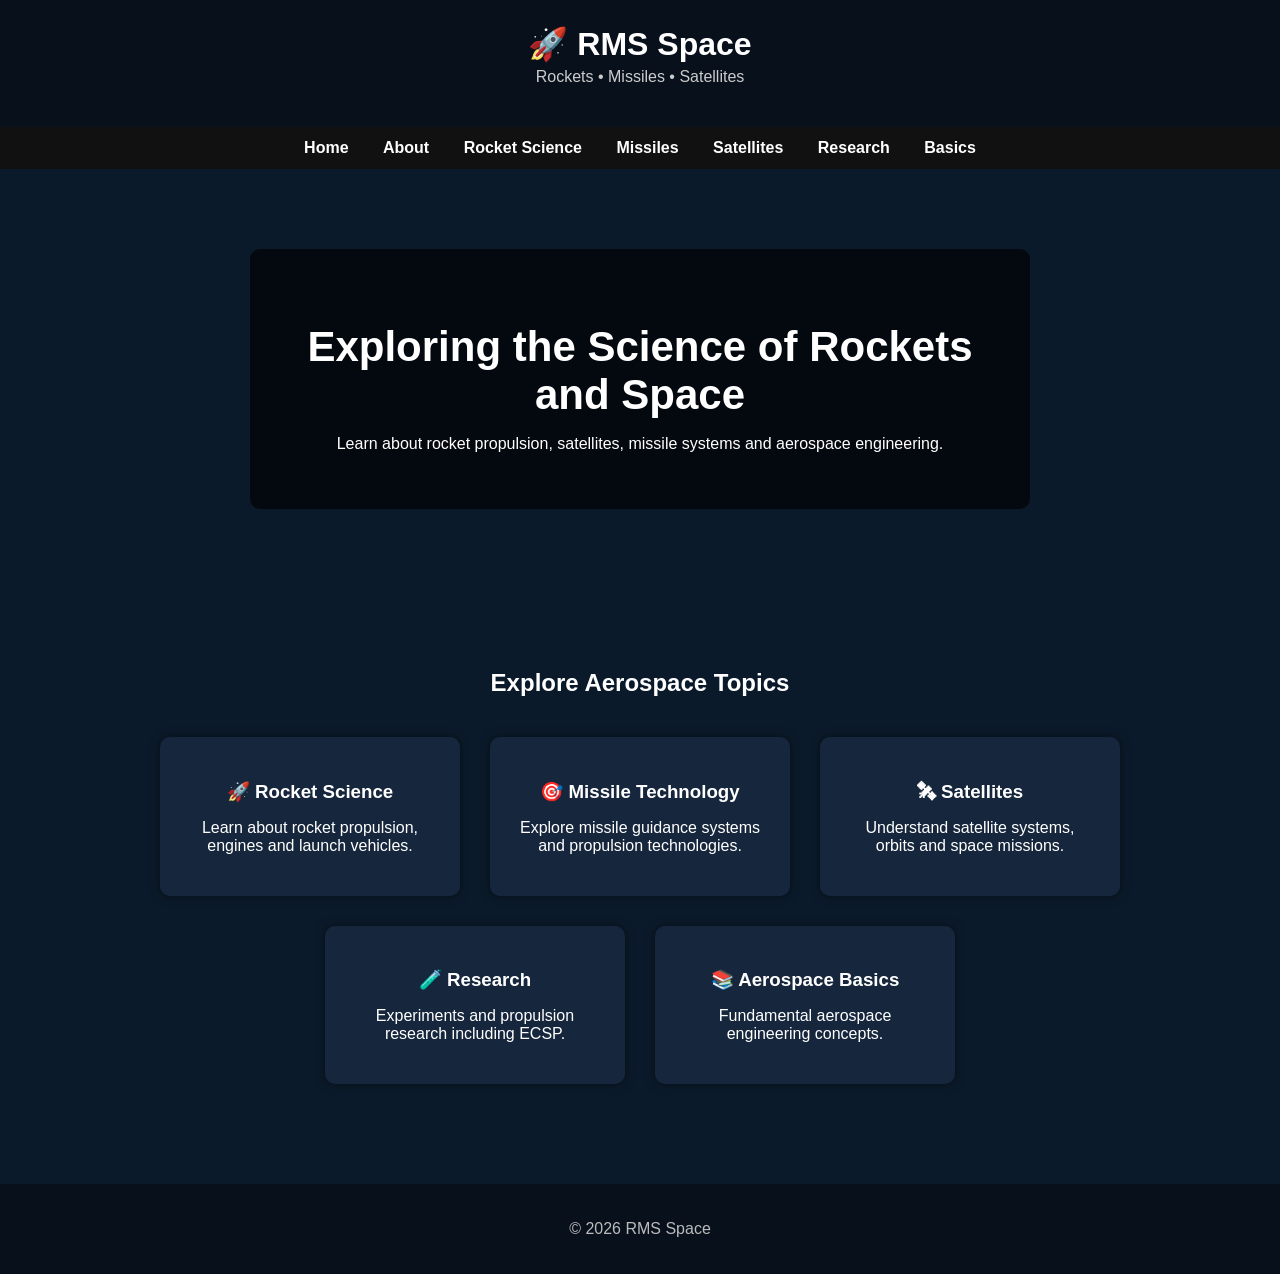
==== index.html @ aa5d6491 "Add files via upload" ====
<!DOCTYPE html>
<html>

<head>
<title>RMS Space | Rockets • Missiles • Satellites</title>
<link rel="stylesheet" href="style.css">
</head>

<body>

<header>
<div class="logo">
<h1>🚀 RMS Space</h1>
<p>Rockets • Missiles • Satellites</p>
</div>
</header>

<nav>
<a href="index.html">Home</a>
<a href="about.html">About</a>
<a href="rocket-science.html">Rocket Science</a>
<a href="missiles.html">Missiles</a>
<a href="satellites.html">Satellites</a>
<a href="research.html">Research</a>
<a href="basics.html">Basics</a>
</nav>

<section class="hero">
<div class="hero-text">
<h2>Exploring the Science of Rockets and Space</h2>
<p>Learn about rocket propulsion, satellites, missile systems and aerospace engineering.</p>
</div>
</section>

<section class="topics">

<h2>Explore Aerospace Topics</h2>

<div class="topic-container">

<div class="topic-card">
<h3>🚀 Rocket Science</h3>
<p>Learn about rocket propulsion, engines and launch vehicles.</p>
</div>

<div class="topic-card">
<h3>🎯 Missile Technology</h3>
<p>Explore missile guidance systems and propulsion technologies.</p>
</div>

<div class="topic-card">
<h3>🛰 Satellites</h3>
<p>Understand satellite systems, orbits and space missions.</p>
</div>

<div class="topic-card">
<h3>🧪 Research</h3>
<p>Experiments and propulsion research including ECSP.</p>
</div>

<div class="topic-card">
<h3>📚 Aerospace Basics</h3>
<p>Fundamental aerospace engineering concepts.</p>
</div>

</div>

</section>

<footer>
<p>© 2026 RMS Space</p>
</footer>

</body>
</html>
---- style.css ----
body{
font-family: Arial, Helvetica, sans-serif;
margin:0;
background:#0b1a2a;
color:white;
}

/* HEADER */

header{
background:#08101c;
text-align:center;
padding:25px;
}

header h1{
margin:0;
font-size:32px;
}

header p{
margin-top:5px;
color:#ccc;
}

/* NAVIGATION */

nav{
background:#111;
text-align:center;
padding:12px;
}

nav a{
color:white;
margin:15px;
text-decoration:none;
font-weight:bold;
transition:0.3s;
}

nav a:hover{
color:#4db8ff;
}

/* HERO SECTION */

.hero{
background-image:url("https://images.unsplash.com/photo-1446776653964-20c1d3a81b06");
background-size:cover;
background-position:center;
height:420px;
display:flex;
align-items:center;
justify-content:center;
text-align:center;
}

.hero-text{
background:rgba(0,0,0,0.65);
padding:40px;
border-radius:10px;
max-width:700px;
}

.hero h2{
font-size:42px;
margin-bottom:10px;
}

/* TOPIC SECTION */

.topics{
padding:60px 20px;
text-align:center;
}

.topics h2{
margin-bottom:40px;
}

/* TOPIC CARDS */

.topic-container{
display:flex;
justify-content:center;
flex-wrap:wrap;
gap:30px;
}

.topic-card{
background:#16263c;
width:250px;
padding:25px;
border-radius:10px;
box-shadow:0 0 10px rgba(0,0,0,0.5);
transition:0.3s;
}

.topic-card:hover{
transform:scale(1.05);
background:#1e3555;
}

.topic-card h3{
margin-bottom:10px;
}

/* FOOTER */

footer{
background:#08101c;
text-align:center;
padding:20px;
margin-top:40px;
color:#bbb;
}
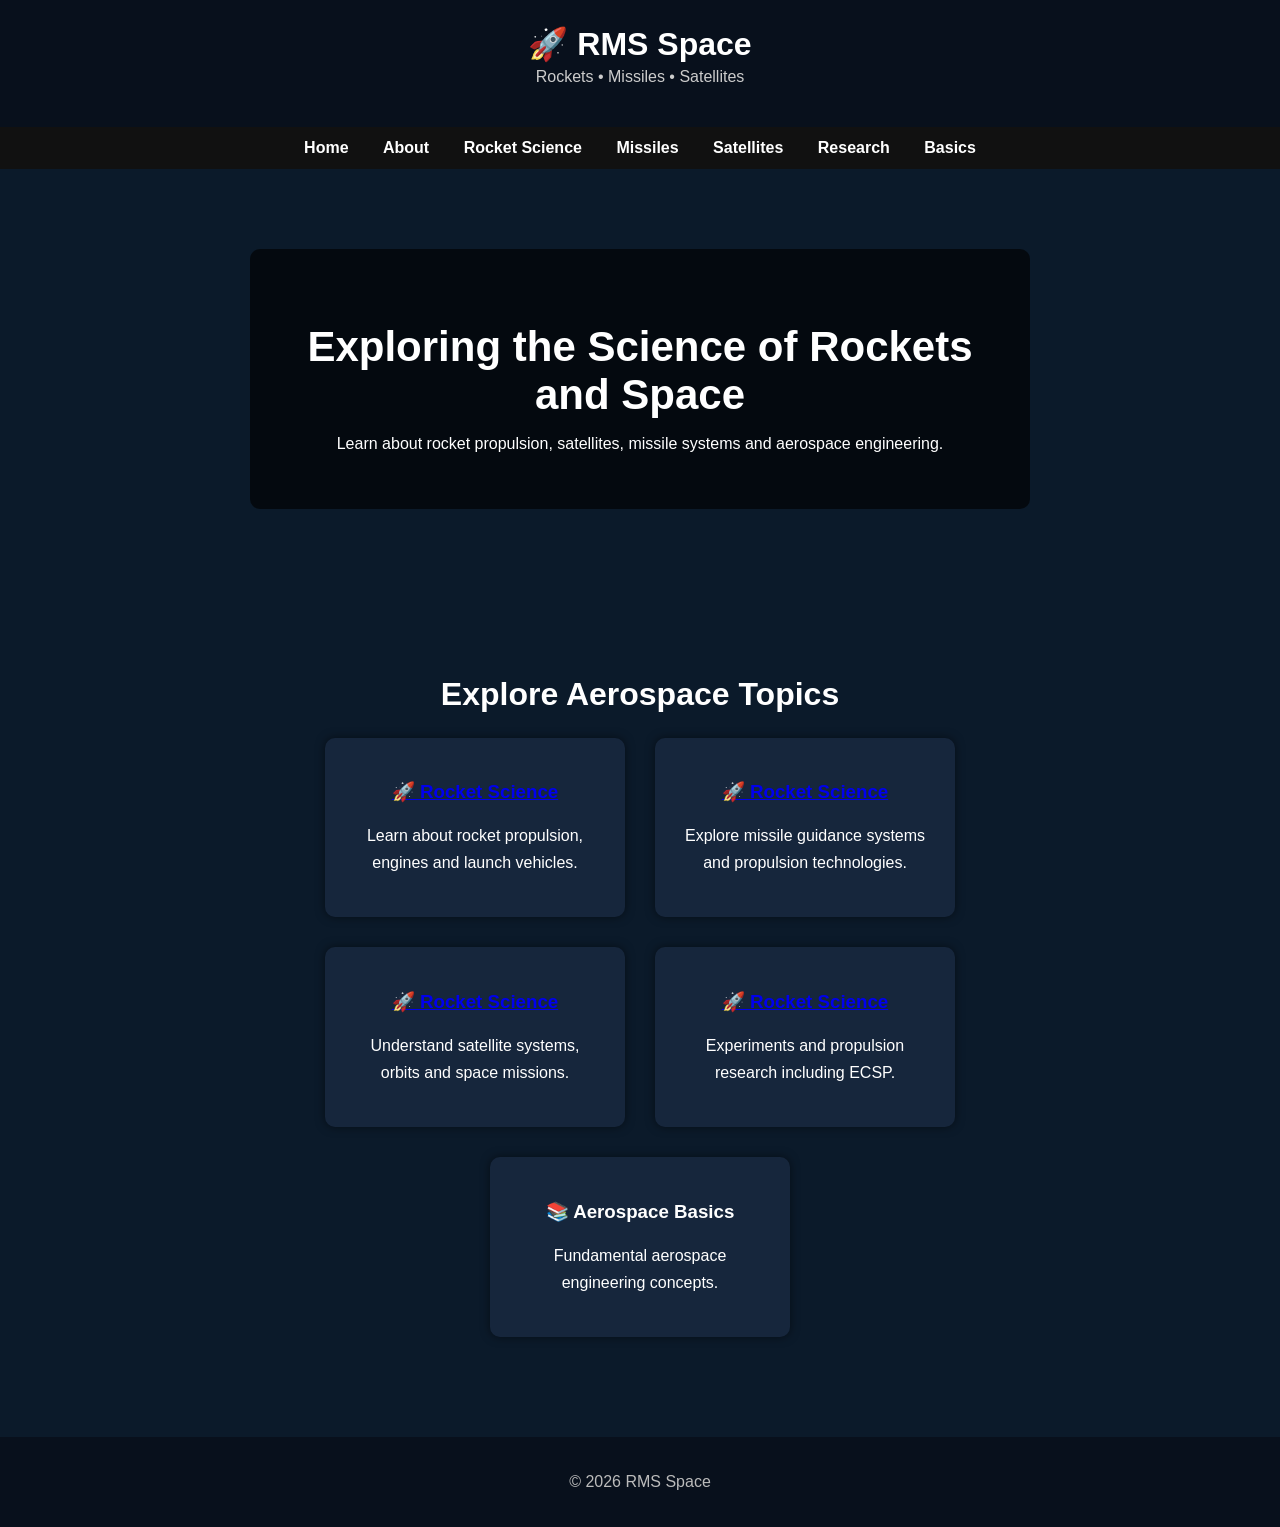
==== commit ca71ec3f: "Add files via upload" ====
--- a/index.html
+++ b/index.html
@@ -39,22 +39,22 @@
 <div class="topic-container">
 
 <div class="topic-card">
-<h3>🚀 Rocket Science</h3>
+<h3><a href="rocket-science.html">🚀 Rocket Science</a></h3>
 <p>Learn about rocket propulsion, engines and launch vehicles.</p>
 </div>
 
 <div class="topic-card">
-<h3>🎯 Missile Technology</h3>
+<h3><a href="missiles.html">🚀 Rocket Science</a></h3>
 <p>Explore missile guidance systems and propulsion technologies.</p>
 </div>
 
 <div class="topic-card">
-<h3>🛰 Satellites</h3>
+<h3><a href="satellites.html">🚀 Rocket Science</a></h3>
 <p>Understand satellite systems, orbits and space missions.</p>
 </div>
 
 <div class="topic-card">
-<h3>🧪 Research</h3>
+<h3><a href="research.html">🚀 Rocket Science</a></h3>
 <p>Experiments and propulsion research including ECSP.</p>
 </div>
 
--- a/style.css
+++ b/style.css
@@ -68,15 +68,36 @@
 margin-bottom:10px;
 }
 
-/* TOPIC SECTION */
+/* PAGE CONTENT */
 
+.content,
 .topics{
+max-width:900px;
+margin:auto;
 padding:60px 20px;
 text-align:center;
 }
 
+.content h2,
 .topics h2{
-margin-bottom:40px;
+margin-bottom:25px;
+font-size:32px;
+}
+
+.content p,
+.topics p{
+line-height:1.7;
+}
+
+/* LIST FIX */
+
+ul{
+list-style-position:inside;
+padding:0;
+}
+
+ul li{
+margin:8px 0;
 }
 
 /* TOPIC CARDS */
@@ -102,10 +123,6 @@
 background:#1e3555;
 }
 
-.topic-card h3{
-margin-bottom:10px;
-}
-
 /* FOOTER */
 
 footer{
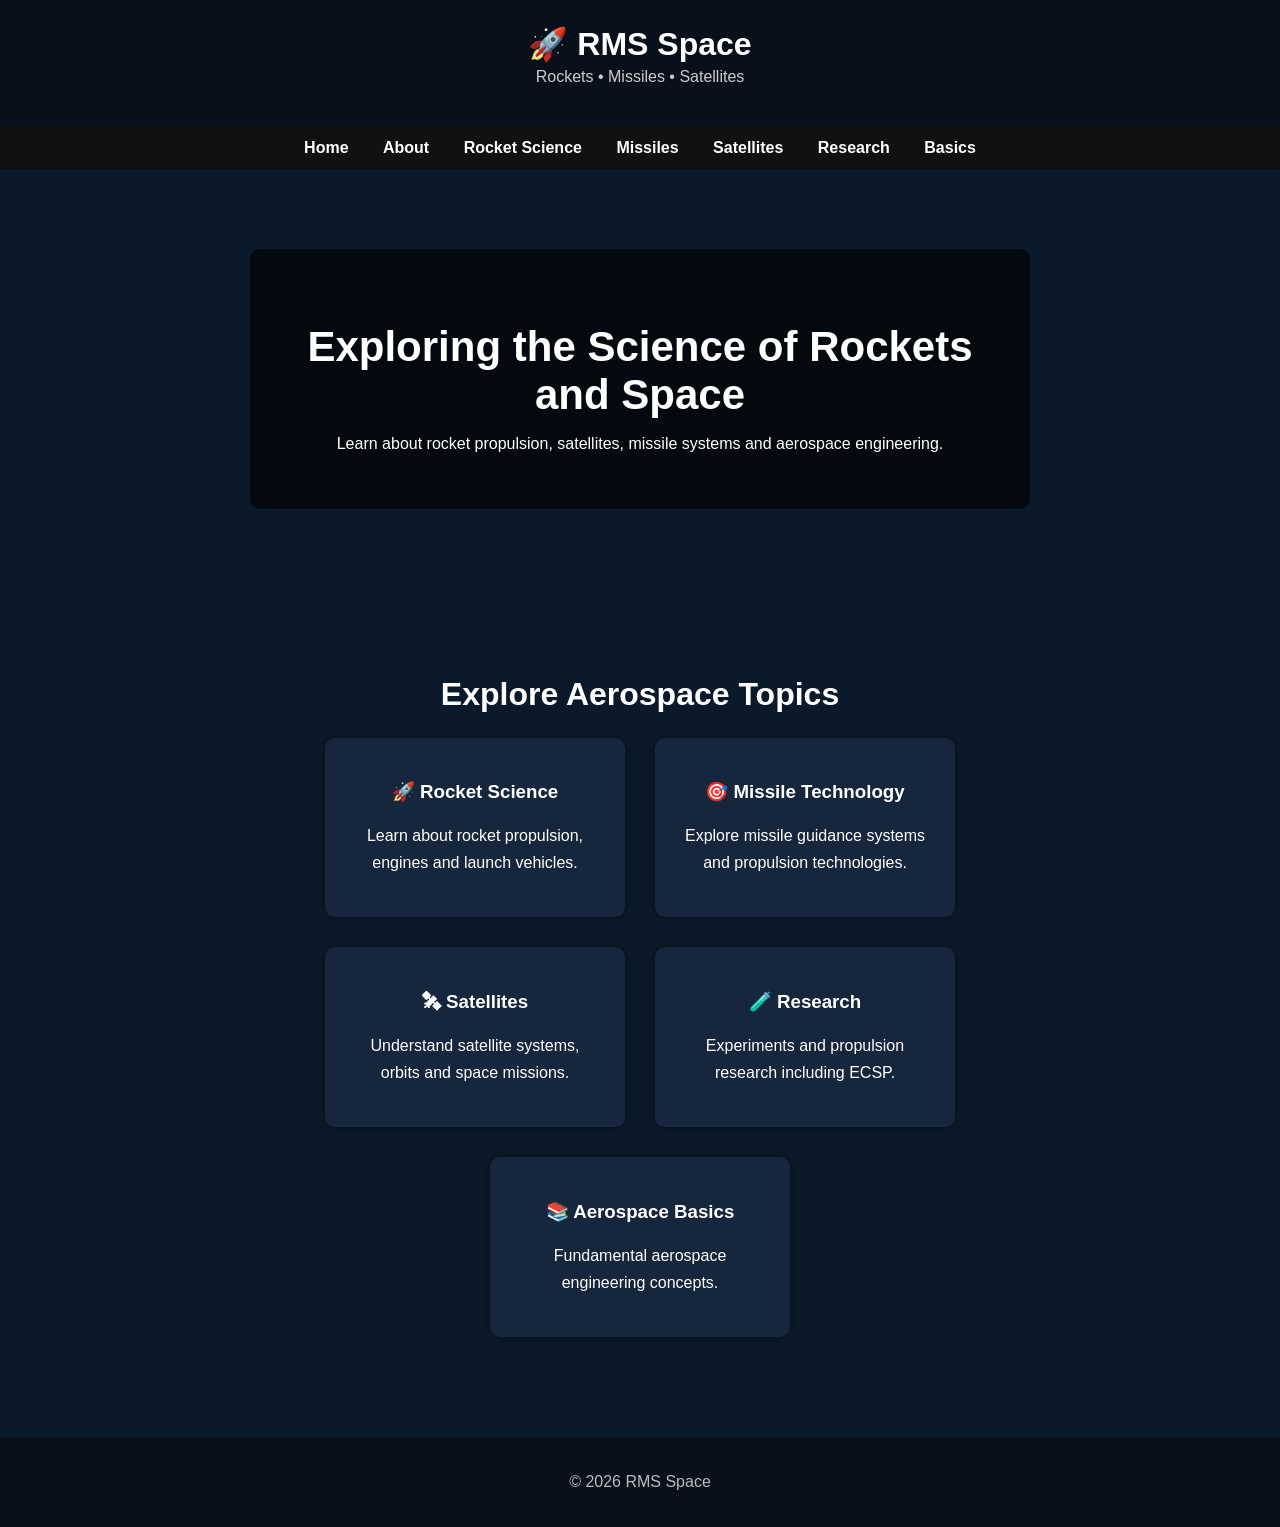
==== commit 33888cfd: "Add files via upload" ====
--- a/index.html
+++ b/index.html
@@ -44,22 +44,22 @@
 </div>
 
 <div class="topic-card">
-<h3><a href="missiles.html">🚀 Rocket Science</a></h3>
+<h3><a href="missiles.html">🎯 Missile Technology</a></h3>
 <p>Explore missile guidance systems and propulsion technologies.</p>
 </div>
 
 <div class="topic-card">
-<h3><a href="satellites.html">🚀 Rocket Science</a></h3>
+<h3><a href="satellites.html">🛰 Satellites</a></h3>
 <p>Understand satellite systems, orbits and space missions.</p>
 </div>
 
 <div class="topic-card">
-<h3><a href="research.html">🚀 Rocket Science</a></h3>
+<h3><a href="research.html">🧪 Research</a></h3>
 <p>Experiments and propulsion research including ECSP.</p>
 </div>
 
 <div class="topic-card">
-<h3>📚 Aerospace Basics</h3>
+<h3><a href="basics.html">📚 Aerospace Basics</a></h3>
 <p>Fundamental aerospace engineering concepts.</p>
 </div>
 
--- a/style.css
+++ b/style.css
@@ -131,4 +131,13 @@
 padding:20px;
 margin-top:40px;
 color:#bbb;
+}
+
+.topic-card a{
+color:white;
+text-decoration:none;
+}
+
+.topic-card a:hover{
+color:#4db8ff;
 }
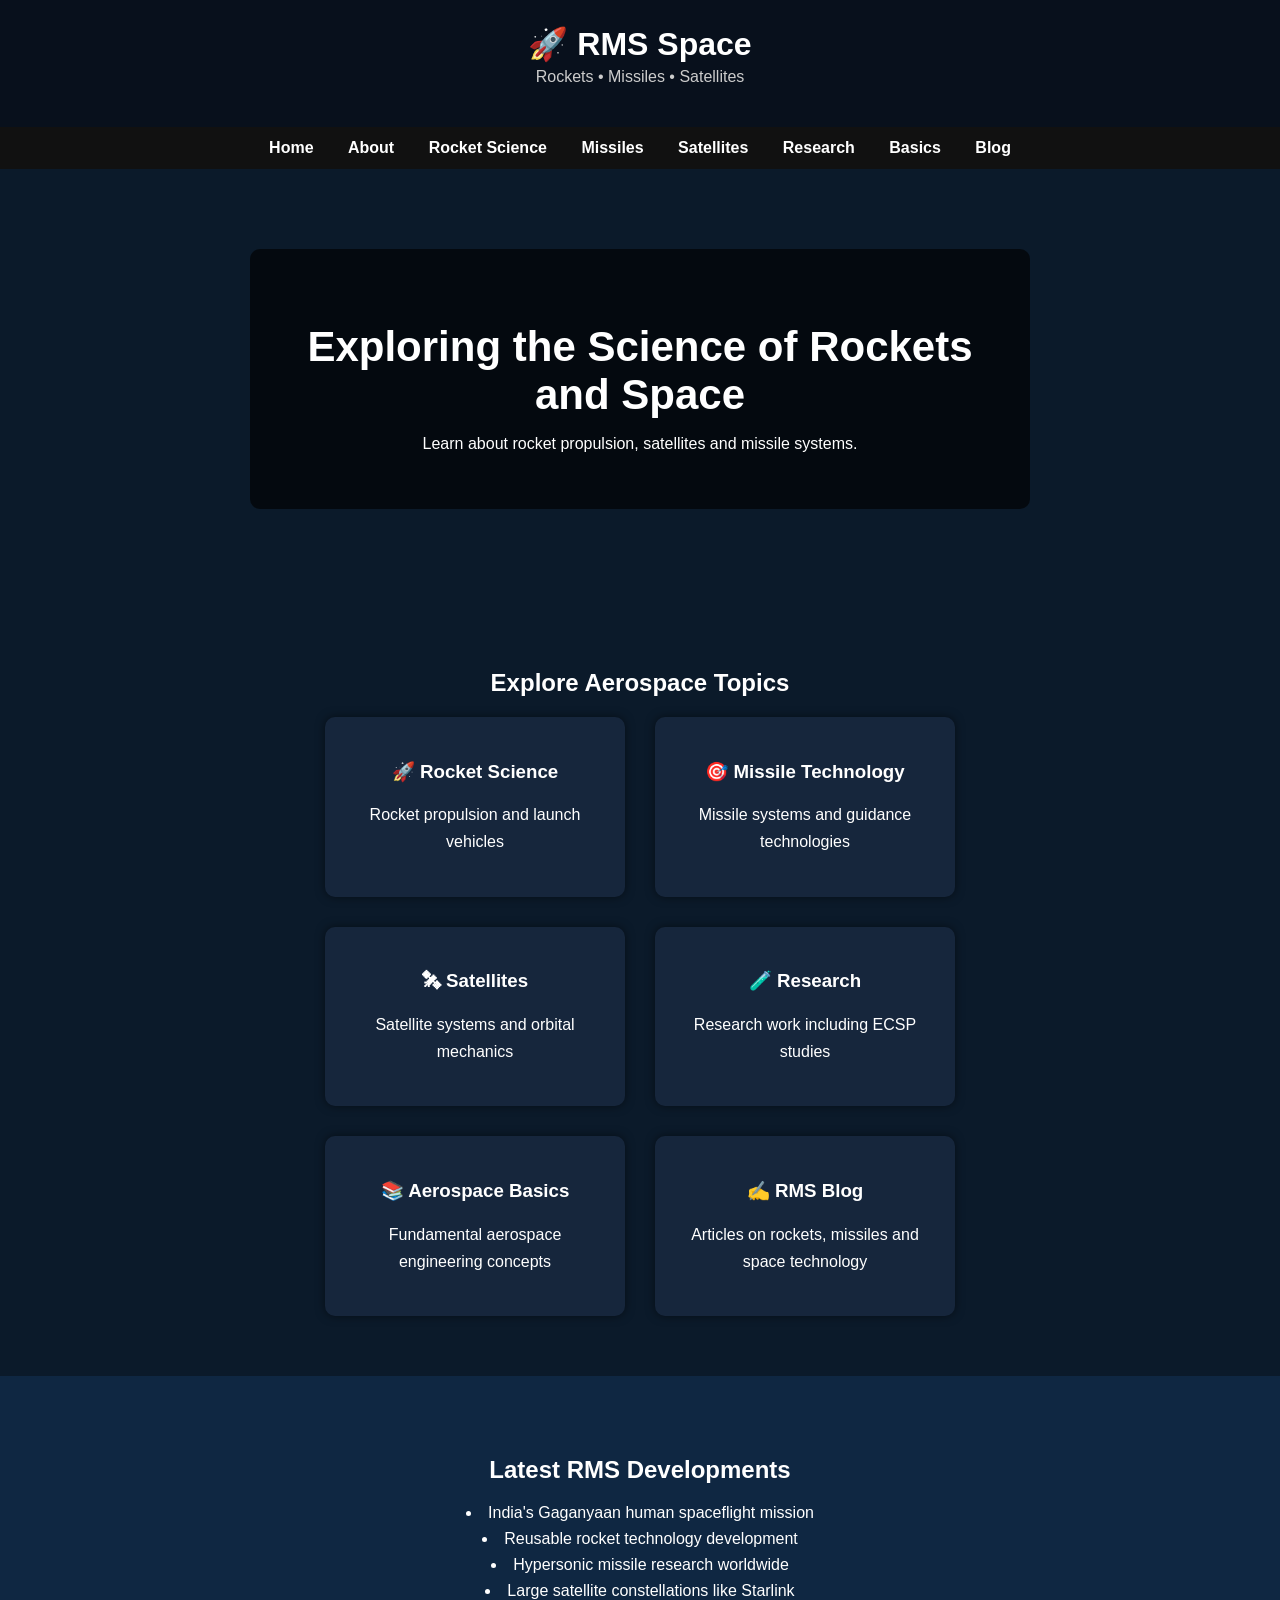
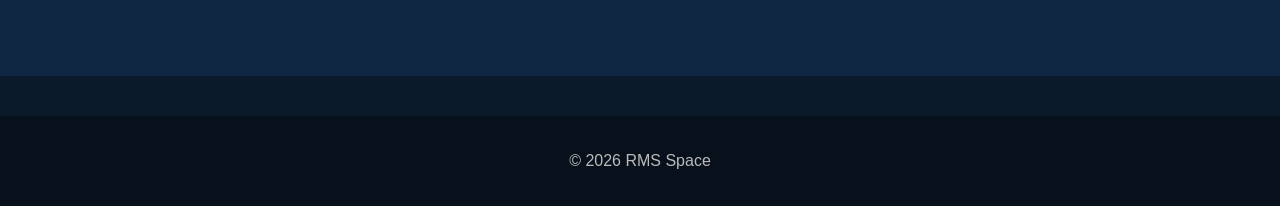
==== commit 2a489e9b: "Add files via upload" ====
--- a/index.html
+++ b/index.html
@@ -2,17 +2,15 @@
 <html>
 
 <head>
-<title>RMS Space | Rockets • Missiles • Satellites</title>
+<title>RMS Space</title>
 <link rel="stylesheet" href="style.css">
 </head>
 
 <body>
 
 <header>
-<div class="logo">
 <h1>🚀 RMS Space</h1>
 <p>Rockets • Missiles • Satellites</p>
-</div>
 </header>
 
 <nav>
@@ -23,13 +21,16 @@
 <a href="satellites.html">Satellites</a>
 <a href="research.html">Research</a>
 <a href="basics.html">Basics</a>
+<a href="blog.html">Blog</a>
 </nav>
 
 <section class="hero">
+
 <div class="hero-text">
 <h2>Exploring the Science of Rockets and Space</h2>
-<p>Learn about rocket propulsion, satellites, missile systems and aerospace engineering.</p>
+<p>Learn about rocket propulsion, satellites and missile systems.</p>
 </div>
+
 </section>
 
 <section class="topics">
@@ -40,30 +41,48 @@
 
 <div class="topic-card">
 <h3><a href="rocket-science.html">🚀 Rocket Science</a></h3>
-<p>Learn about rocket propulsion, engines and launch vehicles.</p>
+<p>Rocket propulsion and launch vehicles</p>
 </div>
 
 <div class="topic-card">
 <h3><a href="missiles.html">🎯 Missile Technology</a></h3>
-<p>Explore missile guidance systems and propulsion technologies.</p>
+<p>Missile systems and guidance technologies</p>
 </div>
 
 <div class="topic-card">
 <h3><a href="satellites.html">🛰 Satellites</a></h3>
-<p>Understand satellite systems, orbits and space missions.</p>
+<p>Satellite systems and orbital mechanics</p>
 </div>
 
 <div class="topic-card">
 <h3><a href="research.html">🧪 Research</a></h3>
-<p>Experiments and propulsion research including ECSP.</p>
+<p>Research work including ECSP studies</p>
 </div>
 
 <div class="topic-card">
 <h3><a href="basics.html">📚 Aerospace Basics</a></h3>
-<p>Fundamental aerospace engineering concepts.</p>
+<p>Fundamental aerospace engineering concepts</p>
+</div>
+
+<div class="topic-card">
+<h3><a href="blog.html">✍️ RMS Blog</a></h3>
+<p>Articles on rockets, missiles and space technology</p>
 </div>
 
 </div>
+
+</section>
+
+<section class="section-highlight">
+
+<h2>Latest RMS Developments</h2>
+
+<ul>
+<li>India's Gaganyaan human spaceflight mission</li>
+<li>Reusable rocket technology development</li>
+<li>Hypersonic missile research worldwide</li>
+<li>Large satellite constellations like Starlink</li>
+</ul>
 
 </section>
 
--- a/style.css
+++ b/style.css
@@ -68,7 +68,7 @@
 margin-bottom:10px;
 }
 
-/* PAGE CONTENT */
+/* CONTENT */
 
 .content,
 .topics{
@@ -78,18 +78,12 @@
 text-align:center;
 }
 
-.content h2,
-.topics h2{
-margin-bottom:25px;
-font-size:32px;
-}
-
 .content p,
 .topics p{
 line-height:1.7;
 }
 
-/* LIST FIX */
+/* LISTS */
 
 ul{
 list-style-position:inside;
@@ -100,7 +94,7 @@
 margin:8px 0;
 }
 
-/* TOPIC CARDS */
+/* CARDS */
 
 .topic-container{
 display:flex;
@@ -123,6 +117,49 @@
 background:#1e3555;
 }
 
+.topic-card a{
+color:white;
+text-decoration:none;
+}
+
+.topic-card a:hover{
+color:#4db8ff;
+}
+
+/* SECTION HIGHLIGHT */
+
+.section-highlight{
+background:#0f2742;
+padding:60px 20px;
+text-align:center;
+}
+
+.section-highlight p{
+max-width:700px;
+margin:auto;
+line-height:1.7;
+}
+
+/* DIAGRAMS */
+
+.diagram{
+text-align:center;
+margin:40px auto;
+}
+
+.diagram img{
+max-width:450px;
+width:90%;
+border-radius:10px;
+box-shadow:0 0 10px rgba(0,0,0,0.6);
+}
+
+.diagram p{
+margin-top:10px;
+font-size:14px;
+color:#ccc;
+}
+
 /* FOOTER */
 
 footer{
@@ -131,13 +168,4 @@
 padding:20px;
 margin-top:40px;
 color:#bbb;
-}
-
-.topic-card a{
-color:white;
-text-decoration:none;
-}
-
-.topic-card a:hover{
-color:#4db8ff;
 }
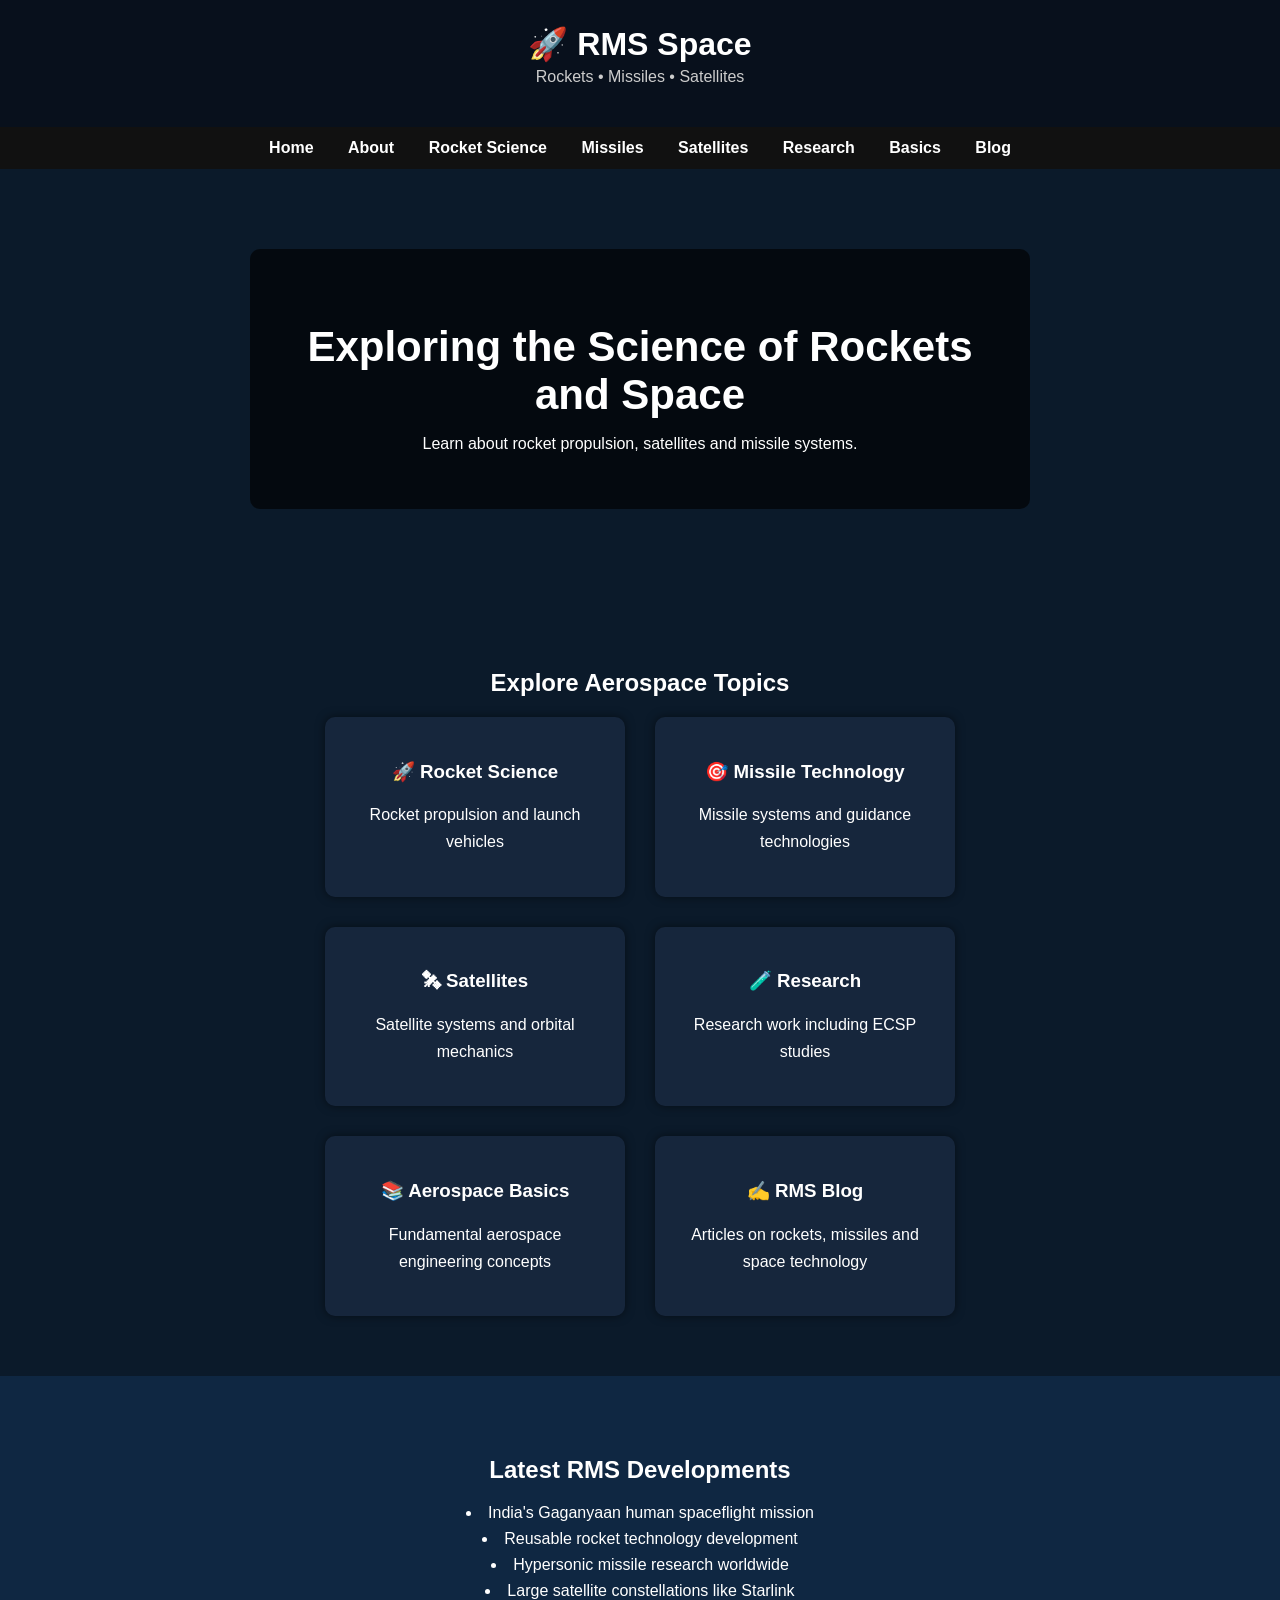
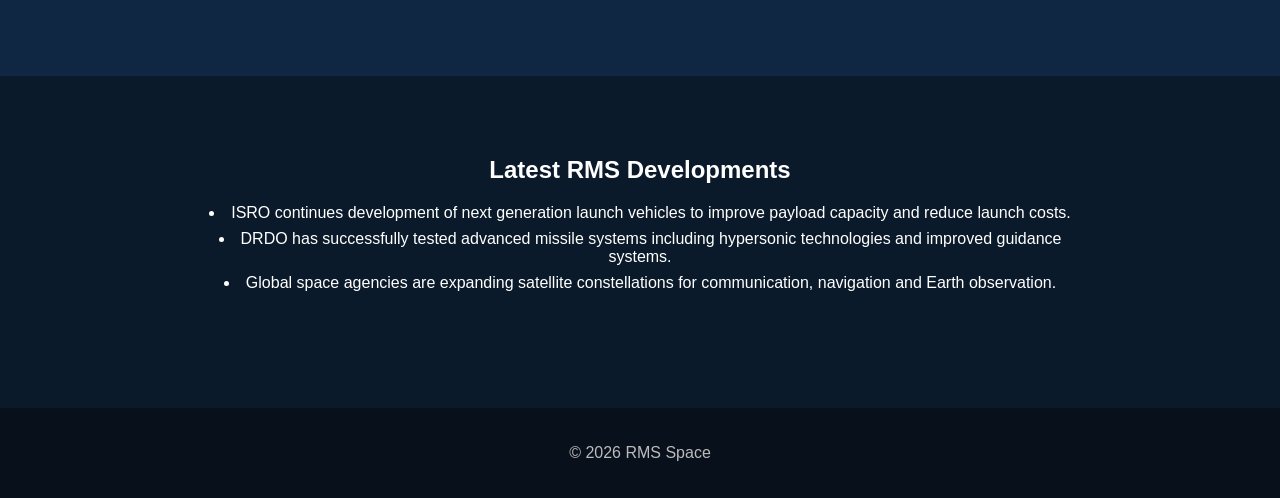
==== commit f7926333: "Add files via upload" ====
--- a/index.html
+++ b/index.html
@@ -86,6 +86,32 @@
 
 </section>
 
+<section class="content">
+
+<h2>Latest RMS Developments</h2>
+
+<ul>
+
+<li>
+ISRO continues development of next generation launch vehicles to improve
+payload capacity and reduce launch costs.
+</li>
+
+<li>
+DRDO has successfully tested advanced missile systems including
+hypersonic technologies and improved guidance systems.
+</li>
+
+<li>
+Global space agencies are expanding satellite constellations for
+communication, navigation and Earth observation.
+</li>
+
+</ul>
+
+</section>
+
+
 <footer>
 <p>© 2026 RMS Space</p>
 </footer>
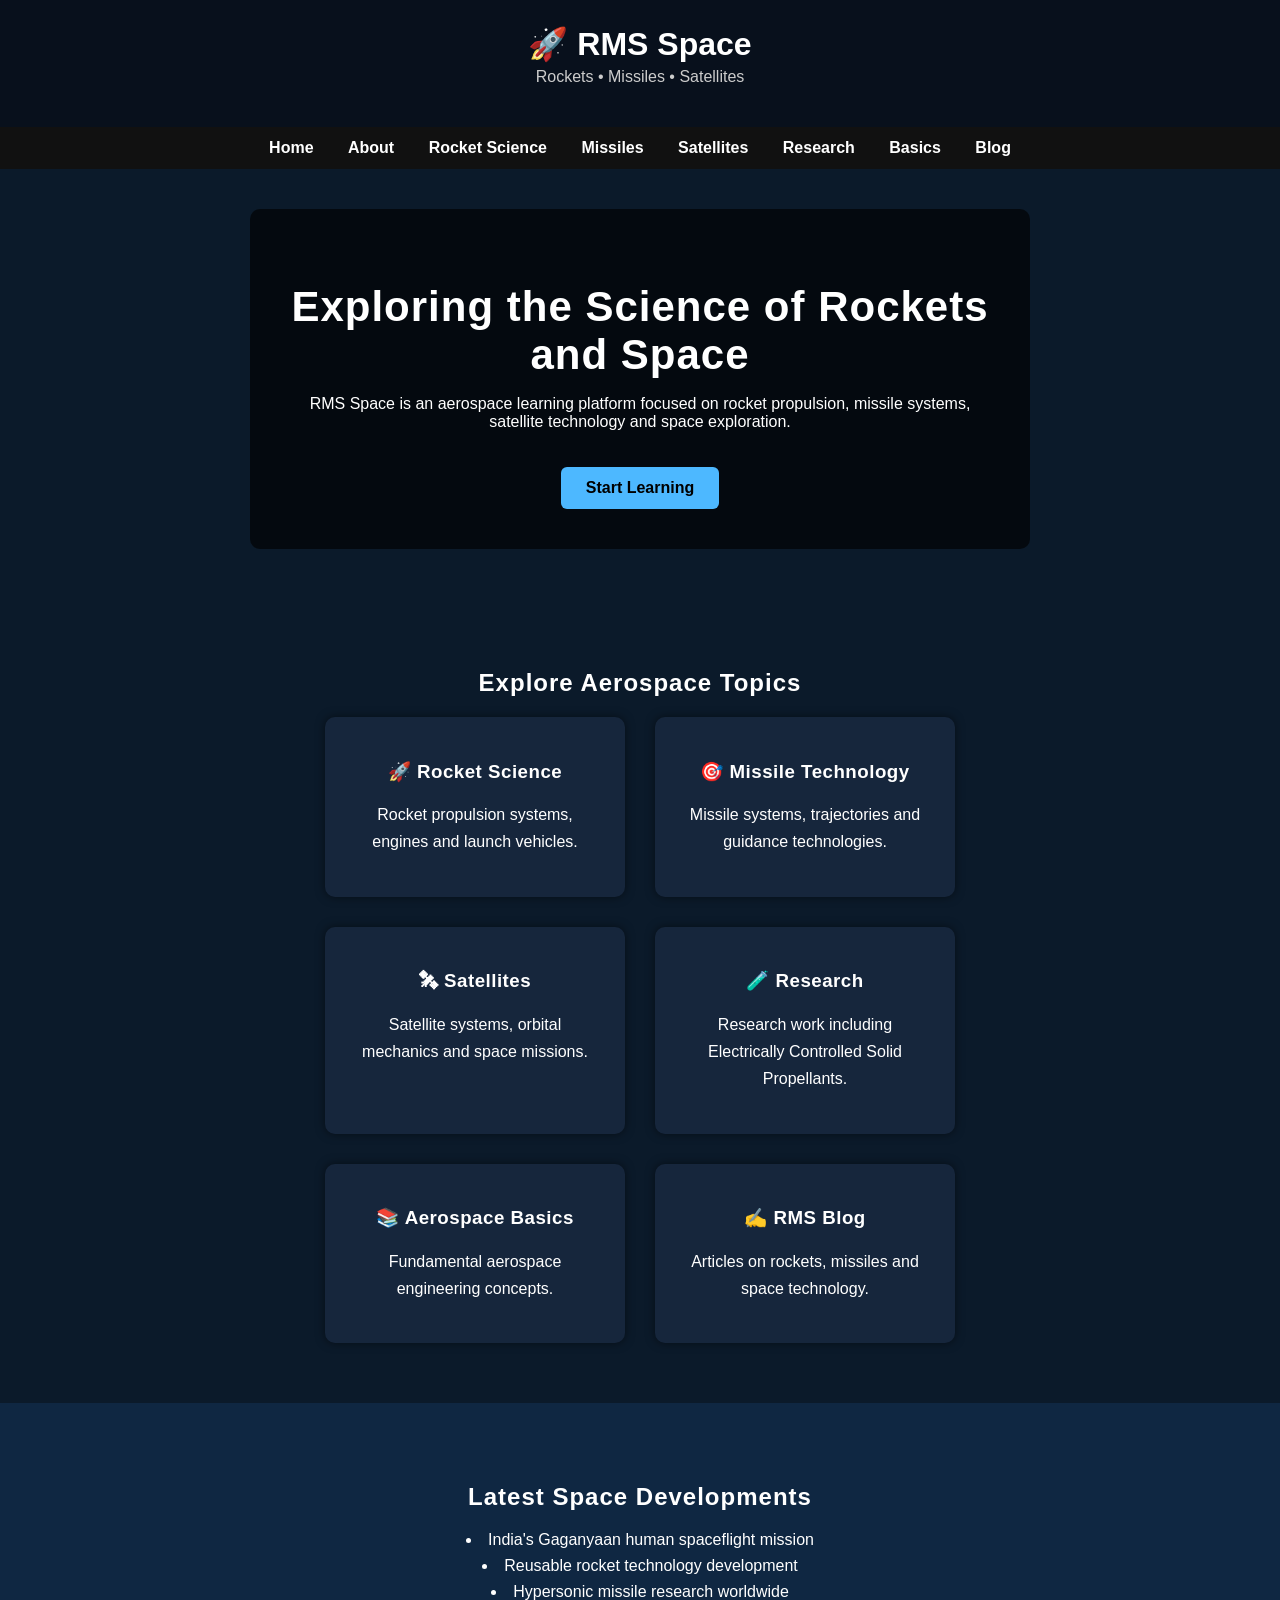
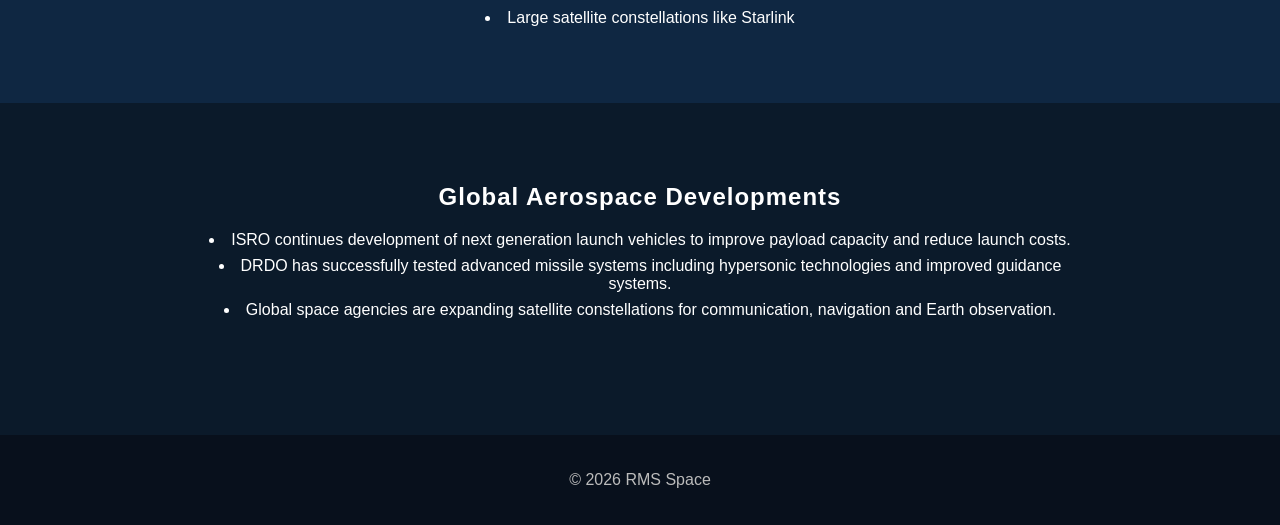
==== commit 4ebb2c4d: "Add files via upload" ====
--- a/index.html
+++ b/index.html
@@ -3,7 +3,12 @@
 
 <head>
 <title>RMS Space</title>
+
+<meta charset="UTF-8">
+<meta name="viewport" content="width=device-width, initial-scale=1.0">
+
 <link rel="stylesheet" href="style.css">
+
 </head>
 
 <body>
@@ -27,8 +32,16 @@
 <section class="hero">
 
 <div class="hero-text">
+
 <h2>Exploring the Science of Rockets and Space</h2>
-<p>Learn about rocket propulsion, satellites and missile systems.</p>
+
+<p>
+RMS Space is an aerospace learning platform focused on rocket propulsion,
+missile systems, satellite technology and space exploration.
+</p>
+
+<a href="basics.html" class="hero-button">Start Learning</a>
+
 </div>
 
 </section>
@@ -41,32 +54,32 @@
 
 <div class="topic-card">
 <h3><a href="rocket-science.html">🚀 Rocket Science</a></h3>
-<p>Rocket propulsion and launch vehicles</p>
+<p>Rocket propulsion systems, engines and launch vehicles.</p>
 </div>
 
 <div class="topic-card">
 <h3><a href="missiles.html">🎯 Missile Technology</a></h3>
-<p>Missile systems and guidance technologies</p>
+<p>Missile systems, trajectories and guidance technologies.</p>
 </div>
 
 <div class="topic-card">
 <h3><a href="satellites.html">🛰 Satellites</a></h3>
-<p>Satellite systems and orbital mechanics</p>
+<p>Satellite systems, orbital mechanics and space missions.</p>
 </div>
 
 <div class="topic-card">
 <h3><a href="research.html">🧪 Research</a></h3>
-<p>Research work including ECSP studies</p>
+<p>Research work including Electrically Controlled Solid Propellants.</p>
 </div>
 
 <div class="topic-card">
 <h3><a href="basics.html">📚 Aerospace Basics</a></h3>
-<p>Fundamental aerospace engineering concepts</p>
+<p>Fundamental aerospace engineering concepts.</p>
 </div>
 
 <div class="topic-card">
 <h3><a href="blog.html">✍️ RMS Blog</a></h3>
-<p>Articles on rockets, missiles and space technology</p>
+<p>Articles on rockets, missiles and space technology.</p>
 </div>
 
 </div>
@@ -75,7 +88,7 @@
 
 <section class="section-highlight">
 
-<h2>Latest RMS Developments</h2>
+<h2>Latest Space Developments</h2>
 
 <ul>
 <li>India's Gaganyaan human spaceflight mission</li>
@@ -88,7 +101,7 @@
 
 <section class="content">
 
-<h2>Latest RMS Developments</h2>
+<h2>Global Aerospace Developments</h2>
 
 <ul>
 
@@ -111,7 +124,6 @@
 
 </section>
 
-
 <footer>
 <p>© 2026 RMS Space</p>
 </footer>
--- a/style.css
+++ b/style.css
@@ -168,4 +168,88 @@
 padding:20px;
 margin-top:40px;
 color:#bbb;
+}
+
+.rocket-img{
+
+width:25%;
+max-width:250px;
+display:block;
+margin:30px auto;
+border-radius:10px;
+box-shadow:0 0 20px rgba(0,0,0,0.5);
+
+}
+
+.orbit-img{
+
+width:100%;
+max-width:1500px;
+display:block;
+margin:40px auto;
+border-radius:10px;
+
+}
+
+/* HERO BUTTON */
+
+.hero-button{
+
+display:inline-block;
+margin-top:20px;
+padding:12px 25px;
+background:#4db8ff;
+color:#000;
+text-decoration:none;
+font-weight:bold;
+border-radius:6px;
+transition:0.3s;
+
+}
+
+.hero-button:hover{
+
+background:#72c9ff;
+transform:scale(1.05);
+
+}
+
+/* SMOOTH PAGE FEEL */
+
+html{
+
+scroll-behavior:smooth;
+
+}
+
+/* BETTER HEADING STYLE */
+
+h2{
+
+letter-spacing:1px;
+
+}
+
+h3{
+
+letter-spacing:0.5px;
+
+}
+
+/* SMALL MOBILE IMPROVEMENT */
+
+@media(max-width:700px){
+
+.hero h2{
+
+font-size:30px;
+
+}
+
+.hero{
+
+height:320px;
+
+}
+
 }
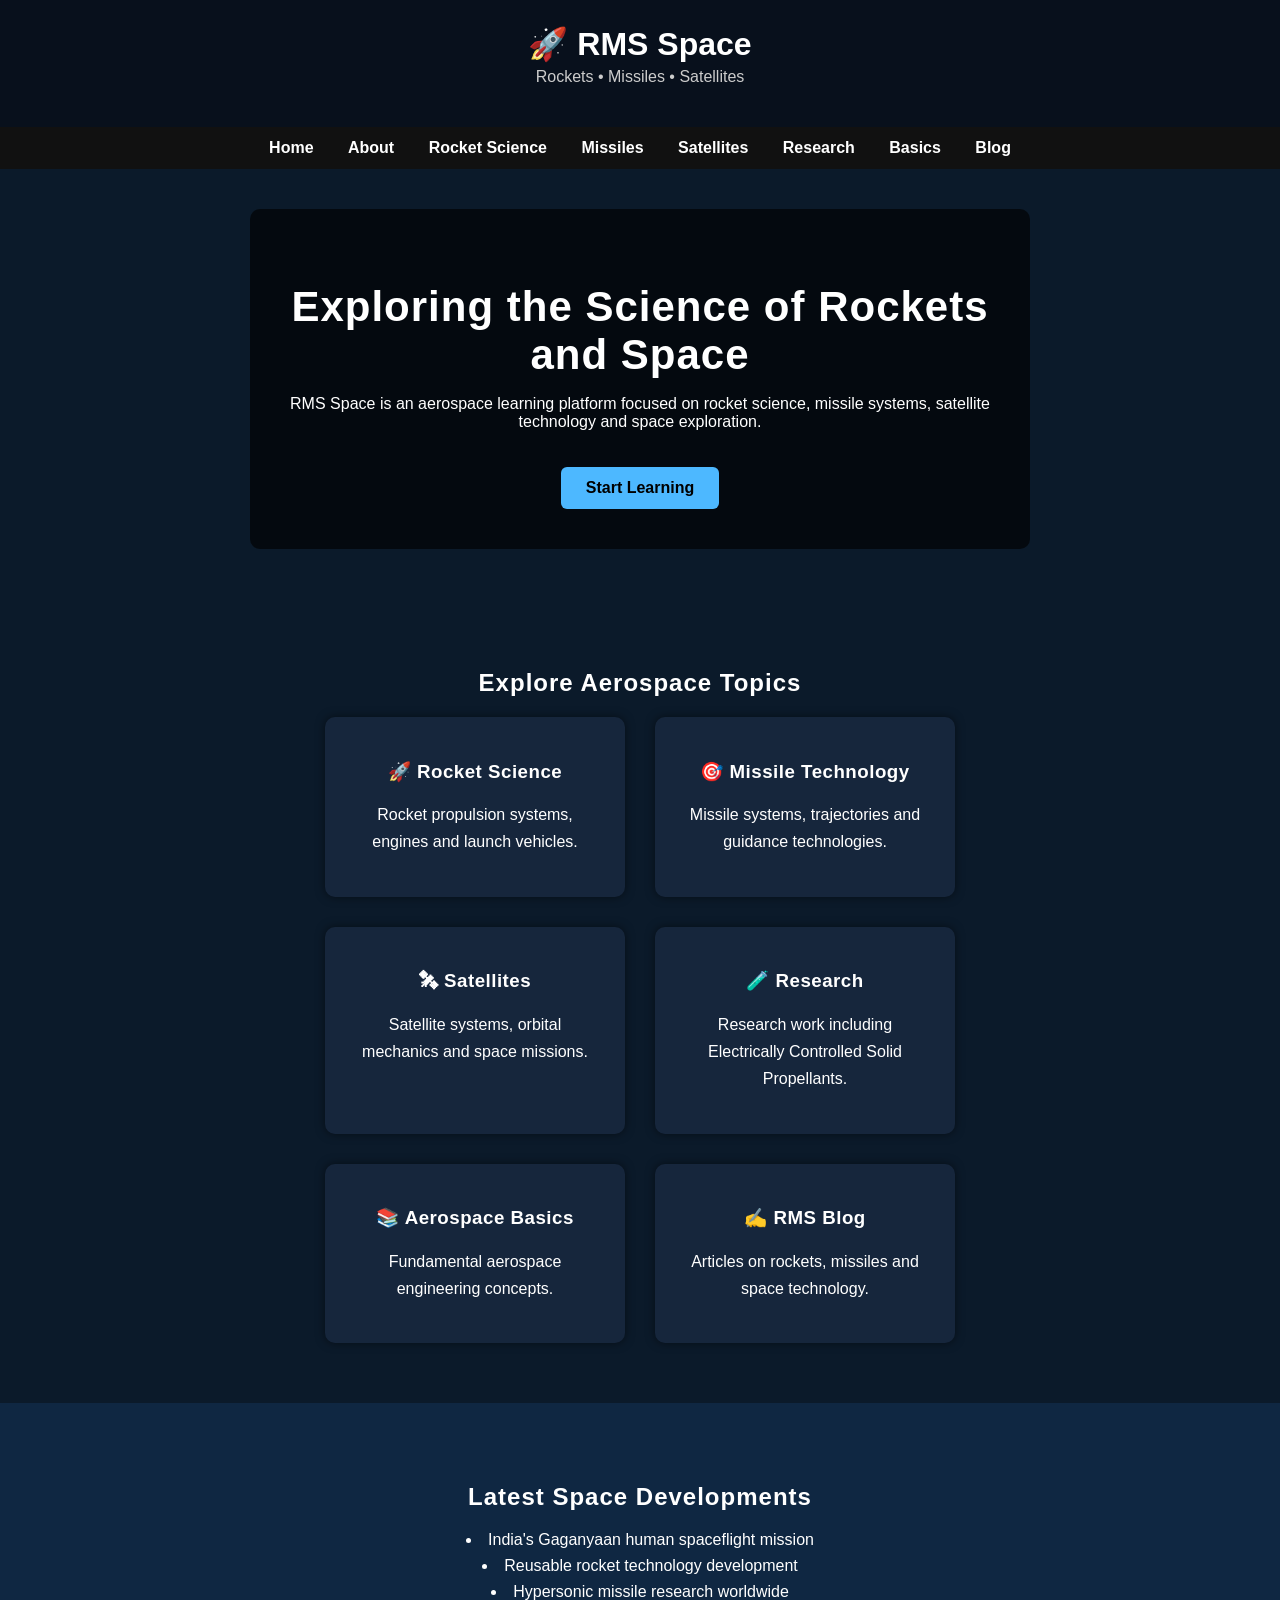
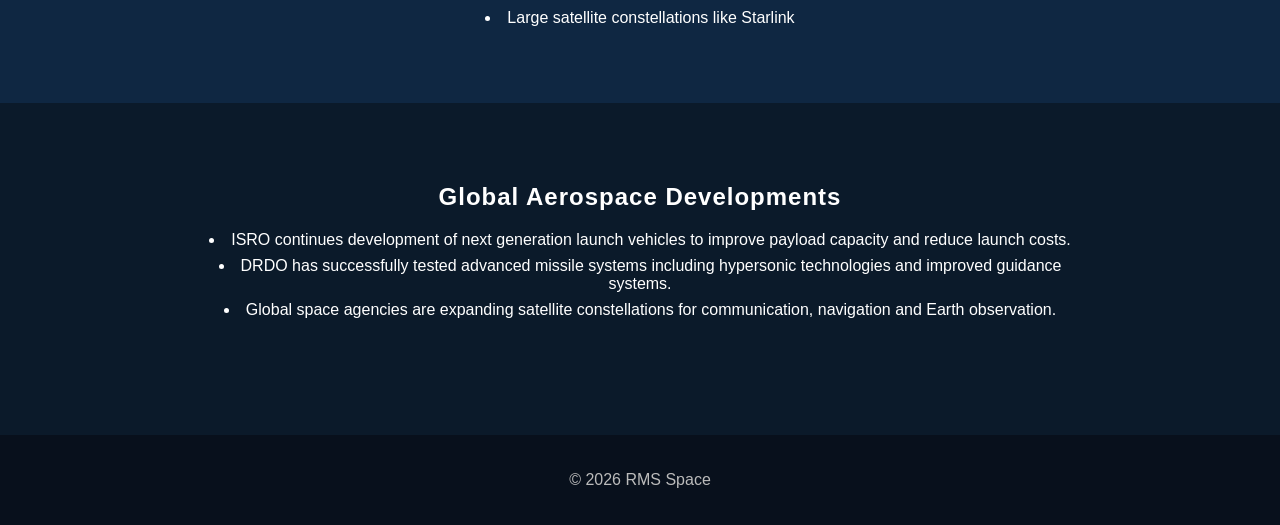
==== commit 23518eda: "Add files via upload" ====
--- a/index.html
+++ b/index.html
@@ -36,7 +36,7 @@
 <h2>Exploring the Science of Rockets and Space</h2>
 
 <p>
-RMS Space is an aerospace learning platform focused on rocket propulsion,
+RMS Space is an aerospace learning platform focused on rocket science,
 missile systems, satellite technology and space exploration.
 </p>
 
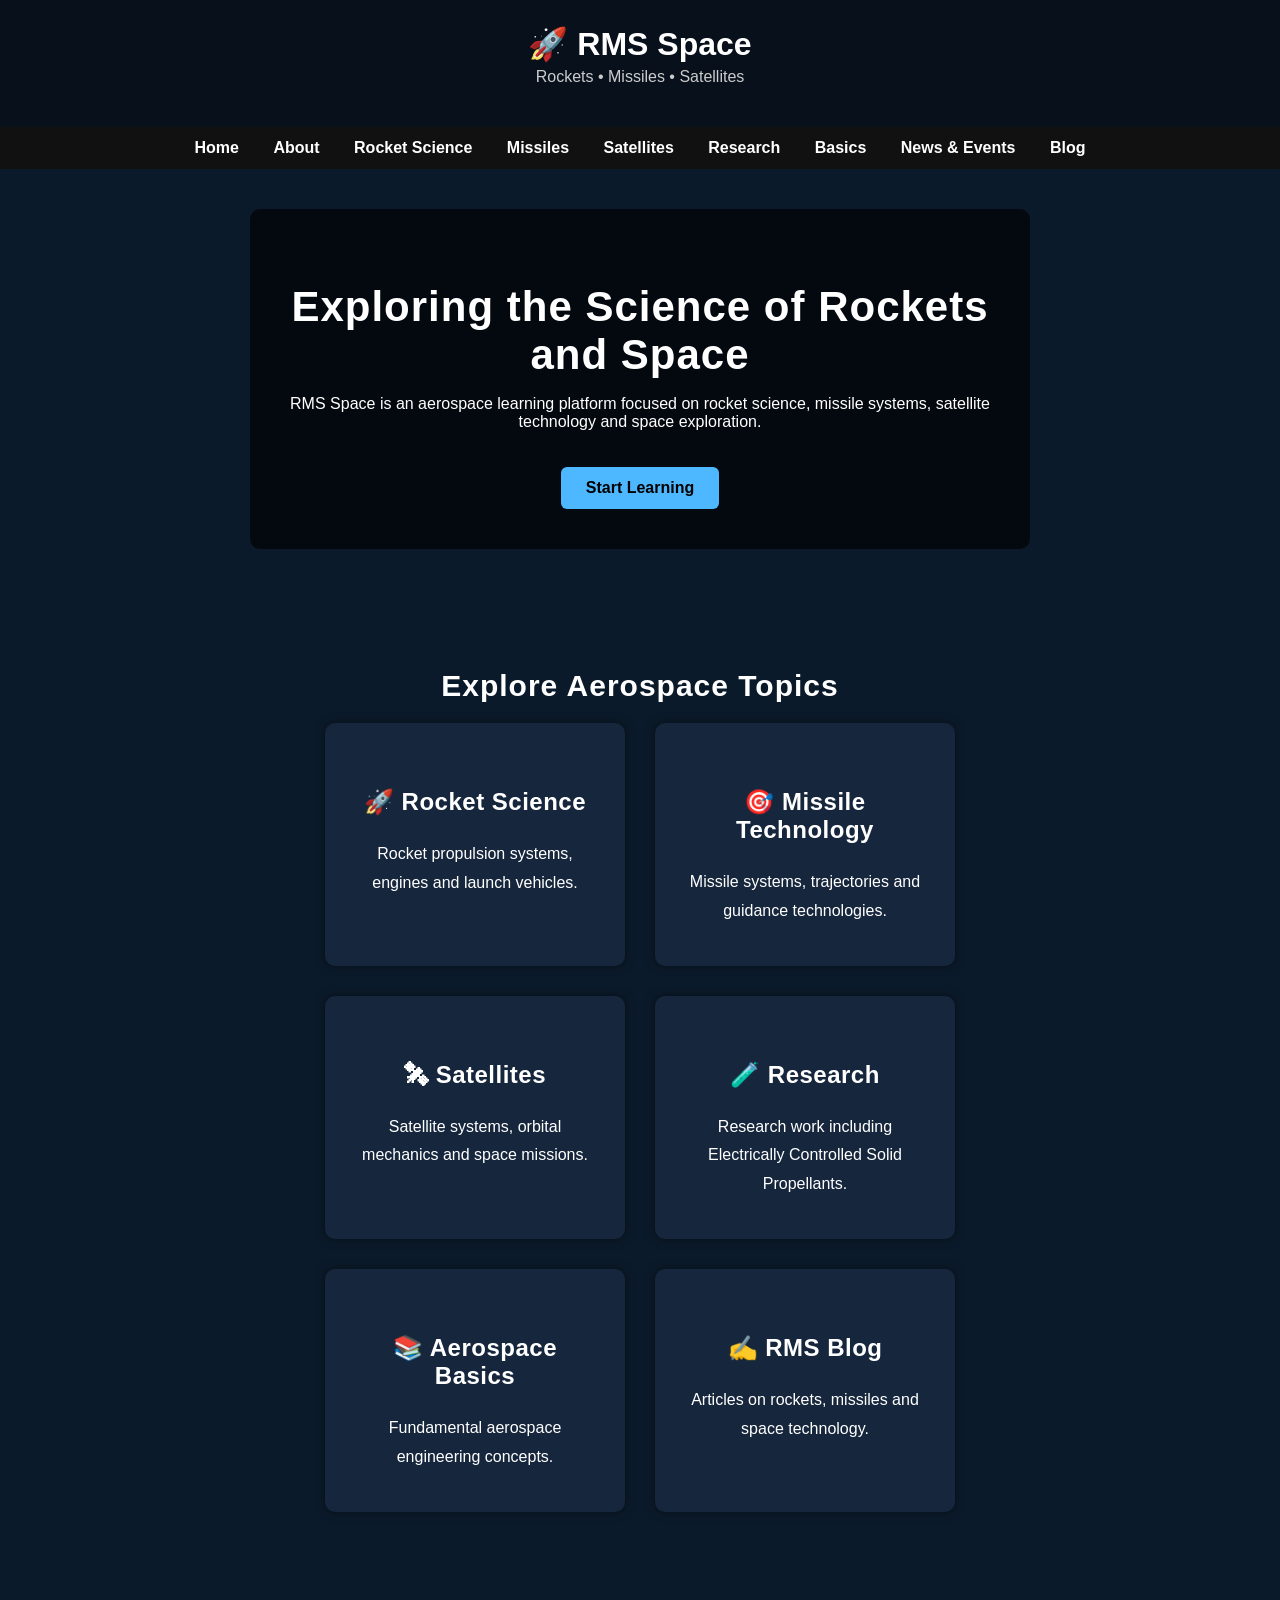
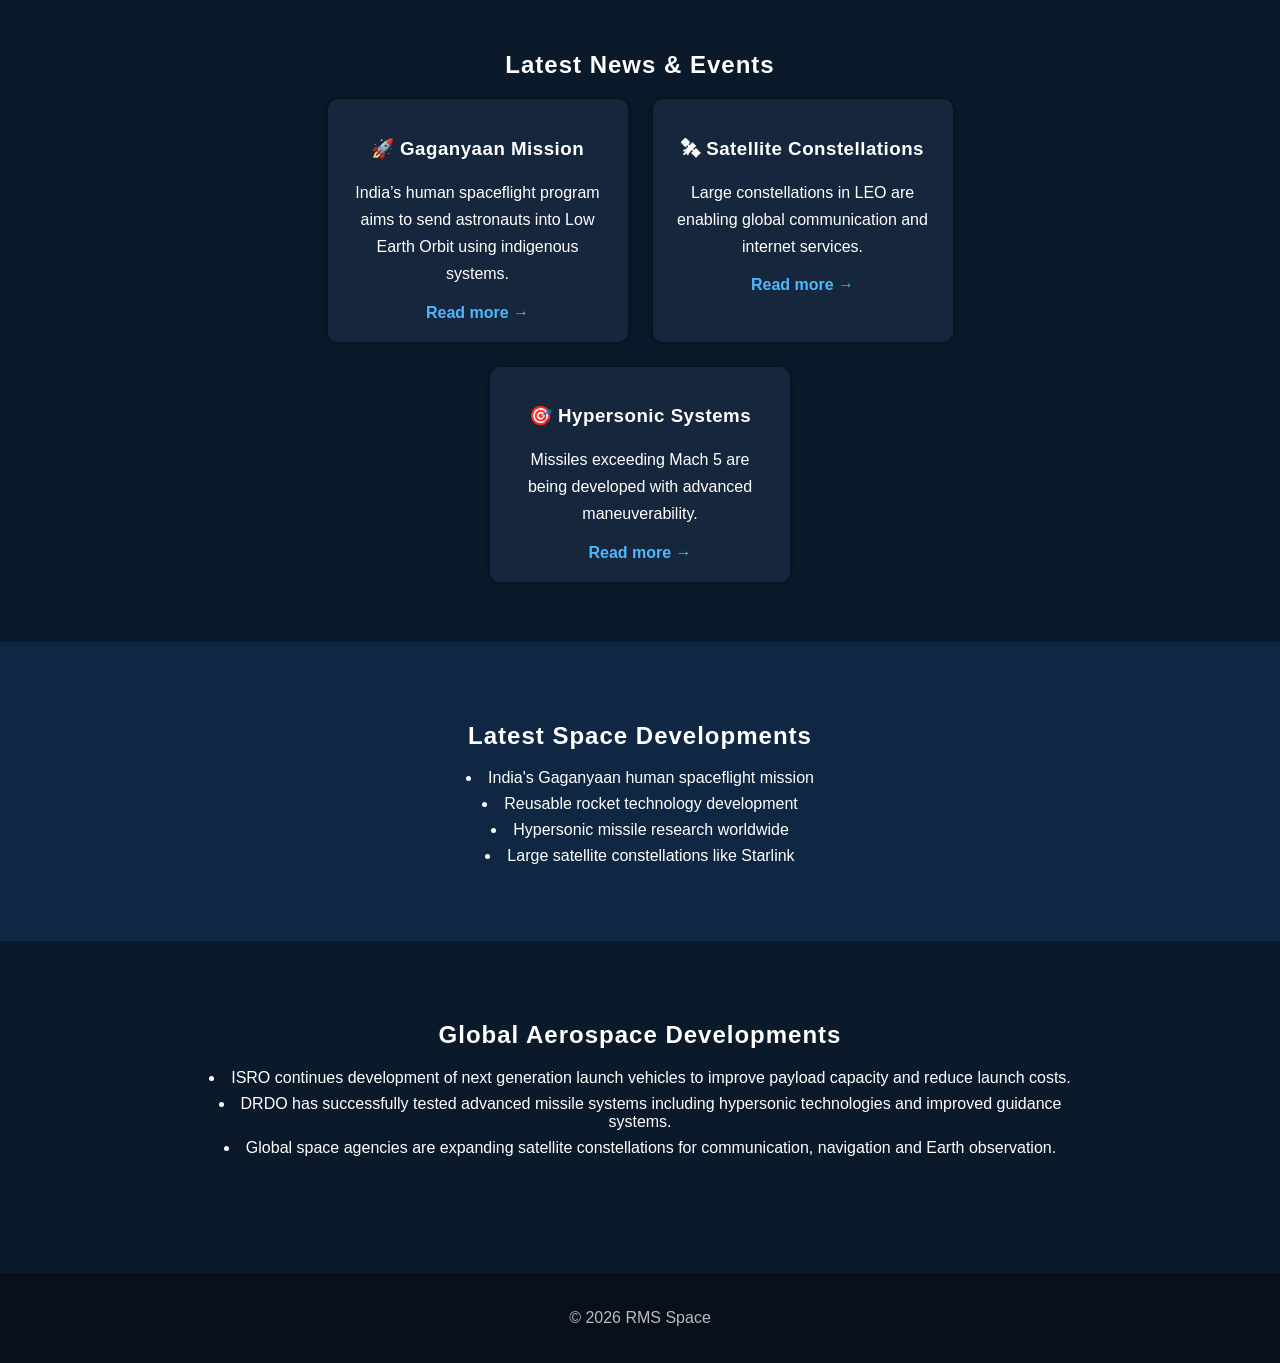
==== commit c19941c5: "Add files via upload" ====
--- a/index.html
+++ b/index.html
@@ -26,6 +26,7 @@
 <a href="satellites.html">Satellites</a>
 <a href="research.html">Research</a>
 <a href="basics.html">Basics</a>
+<a href="news.html">News & Events</a>
 <a href="blog.html">Blog</a>
 </nav>
 
@@ -86,6 +87,36 @@
 
 </section>
 
+<!-- NEW SECTION: LATEST NEWS -->
+
+<section class="content">
+
+<h2>Latest News & Events</h2>
+
+<div class="news-container">
+
+<div class="news-card">
+<h3>🚀 Gaganyaan Mission</h3>
+<p>India’s human spaceflight program aims to send astronauts into Low Earth Orbit using indigenous systems.</p>
+<a href="news.html">Read more →</a>
+</div>
+
+<div class="news-card">
+<h3>🛰 Satellite Constellations</h3>
+<p>Large constellations in LEO are enabling global communication and internet services.</p>
+<a href="news.html">Read more →</a>
+</div>
+
+<div class="news-card">
+<h3>🎯 Hypersonic Systems</h3>
+<p>Missiles exceeding Mach 5 are being developed with advanced maneuverability.</p>
+<a href="news.html">Read more →</a>
+</div>
+
+</div>
+
+</section>
+
 <section class="section-highlight">
 
 <h2>Latest Space Developments</h2>
--- a/style.css
+++ b/style.css
@@ -184,7 +184,7 @@
 .orbit-img{
 
 width:100%;
-max-width:1500px;
+max-width:1200px;
 display:block;
 margin:40px auto;
 border-radius:10px;
@@ -252,4 +252,119 @@
 
 }
 
+}
+
+/* SATELLITE PAGE IMPROVEMENTS */
+
+/* Better spacing for sections */
+
+.topics h2{
+margin-top:20px;
+margin-bottom:20px;
+font-size:30px;
+}
+
+.topics h3{
+margin-top:40px;
+color:#4db8ff;
+font-size:24px;
+}
+
+.topics h4{
+margin-top:25px;
+color:#9fd3ff;
+font-size:20px;
+}
+
+/* Paragraph readability */
+
+.topics p{
+max-width:850px;
+margin:15px auto;
+line-height:1.8;
+}
+
+/* Lists look cleaner */
+
+.topics ul{
+max-width:800px;
+margin:auto;
+text-align:left;
+line-height:1.7;
+}
+
+/* Image captions */
+
+.image-caption{
+font-size:14px;
+color:#ccc;
+margin-top:10px;
+text-align:center;
+}
+
+/* Better orbit image display */
+
+.orbit-img{
+width:80%;
+max-width:900px;
+display:block;
+margin:40px auto;
+border-radius:10px;
+box-shadow:0 0 15px rgba(0,0,0,0.5);
+}
+
+/* Smooth page scrolling */
+
+html{
+scroll-behavior:smooth;
+}
+
+/* NEWS SECTION */
+
+.news-item{
+
+background:#16263c;
+padding:20px;
+margin:20px auto;
+max-width:800px;
+border-radius:10px;
+box-shadow:0 0 10px rgba(0,0,0,0.5);
+
+}
+
+.news-item h4{
+
+color:#4db8ff;
+margin-bottom:10px;
+
+}
+
+/* NEWS CARDS */
+
+.news-container{
+display:flex;
+flex-wrap:wrap;
+justify-content:center;
+gap:25px;
+margin-top:20px;
+}
+
+.news-card{
+background:#16263c;
+padding:20px;
+width:260px;
+border-radius:10px;
+transition:0.3s;
+box-shadow:0 0 10px rgba(0,0,0,0.5);
+}
+
+.news-card:hover{
+transform:scale(1.05);
+background:#1e3555;
+}
+
+.news-card a{
+color:#4db8ff;
+text-decoration:none;
+font-weight:bold;
 }
